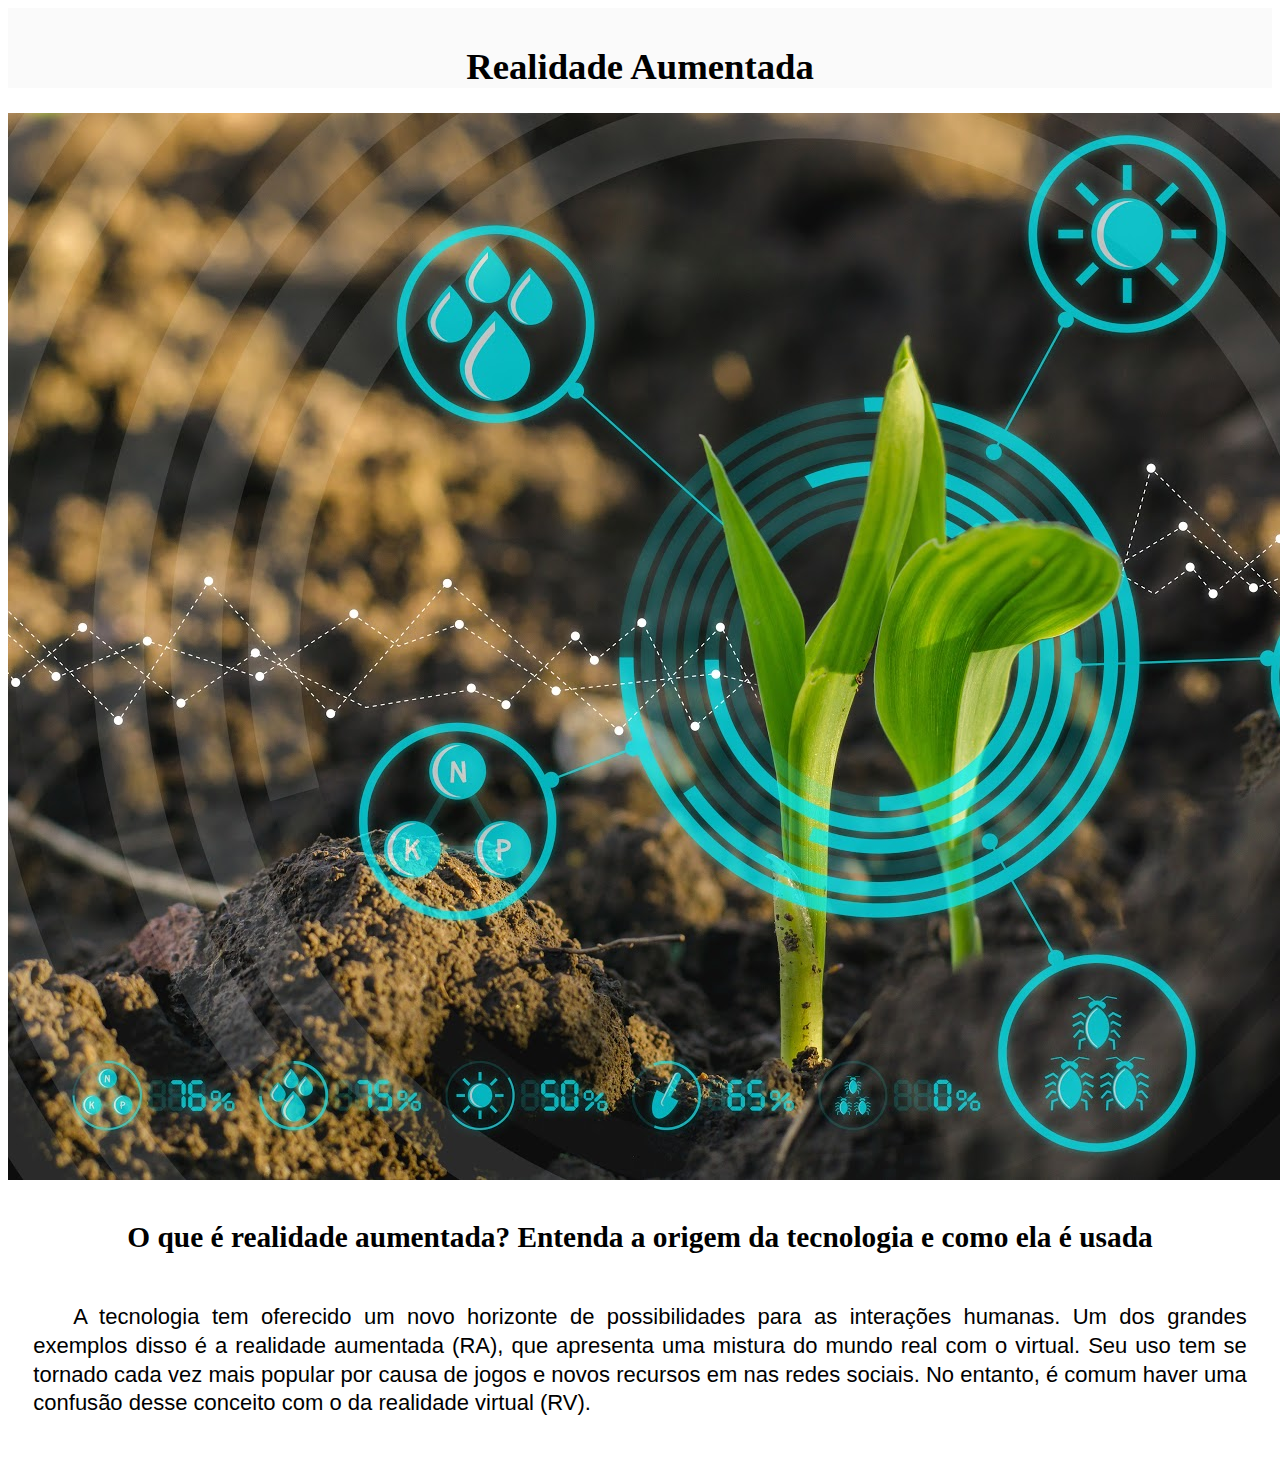
==== index.html @ 085678eb "Add files via upload" ====
<!DOCTYPE html>
<html lang="pt-br">
<head>
    <meta charset="UTF-8">
    <meta http-equiv="X-UA-Compatible" content="IE=edge">
    <meta name="viewport" content="width=device-width, initial-scale=1.0">
    <link rel="stylesheet" href="Css\estilo.css">
    <title>Realidade aumentada</title>
</head>
<header>
    <h1>Realidade Aumentada</h1>
</header>
<body>
    <img src="img\Planta realidade.jpg" alt="img\Planta realidade.jpg">
    <h2>O que é realidade aumentada? Entenda a origem da tecnologia e como ela é usada</h2>
    <p>A tecnologia tem oferecido um novo horizonte de possibilidades para as interações humanas. Um dos grandes exemplos disso é a realidade aumentada (RA), que apresenta uma mistura do mundo real com o virtual. Seu uso tem se tornado cada vez mais popular por causa de jogos e novos recursos em nas redes sociais.
     No entanto, é comum haver uma confusão desse conceito com o da realidade virtual (RV).</p>
</body>
</html>
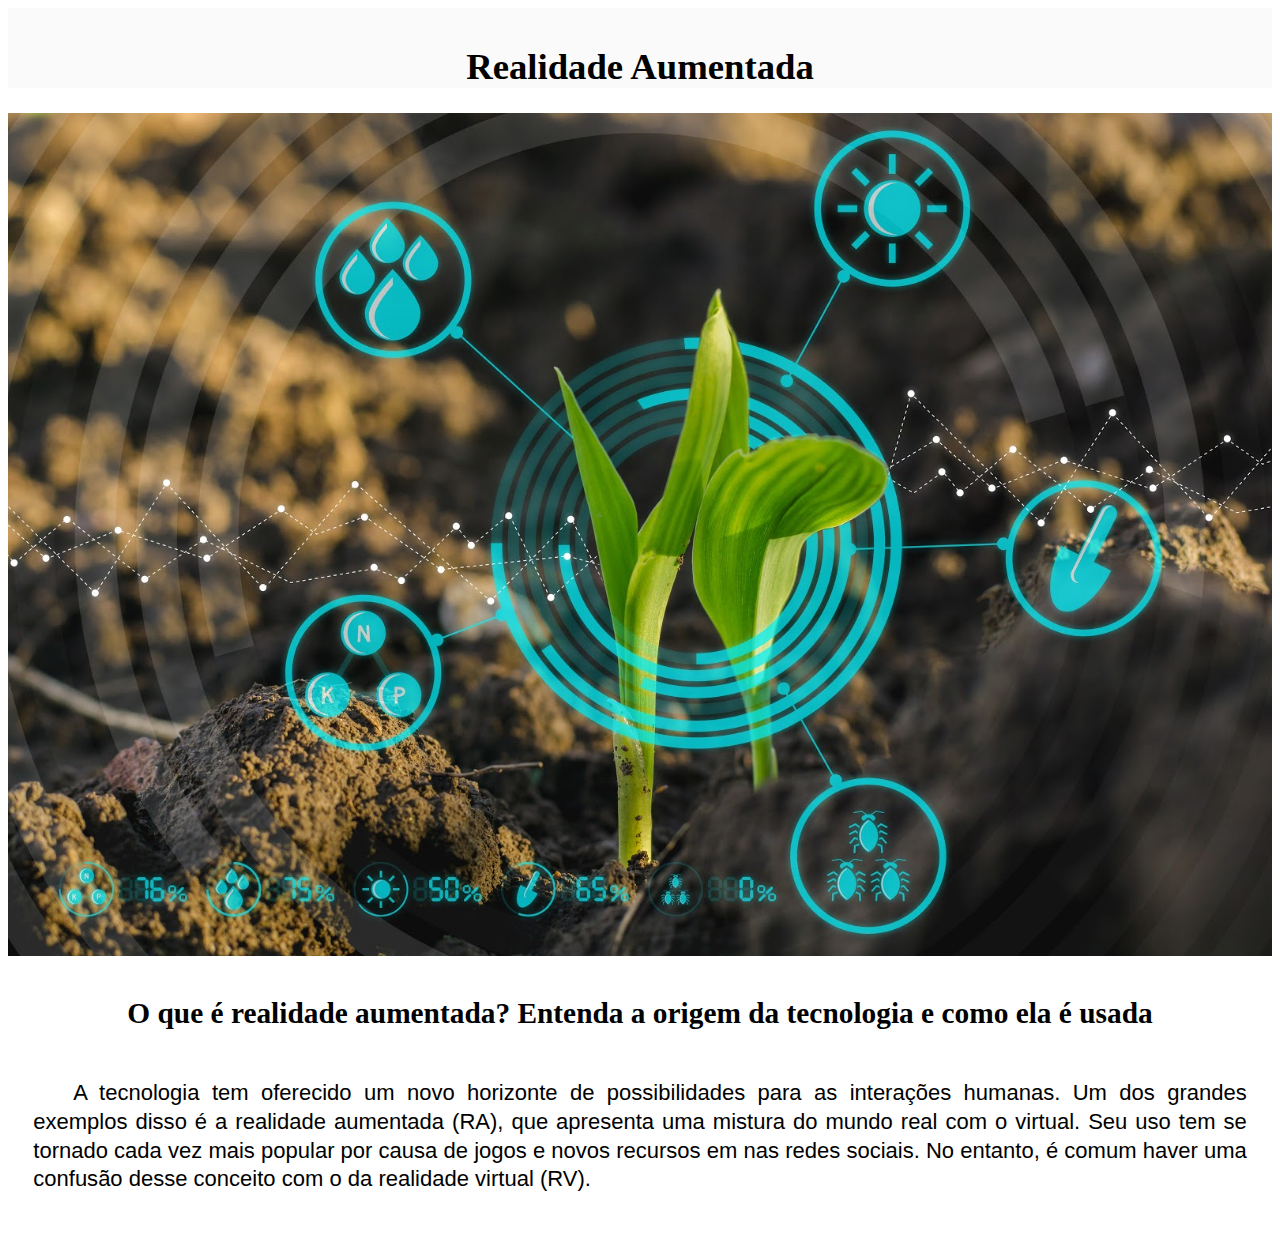
==== commit 9ae77961: "Add files via upload" ====
--- a/index.html
+++ b/index.html
@@ -15,5 +15,6 @@
     <h2>O que é realidade aumentada? Entenda a origem da tecnologia e como ela é usada</h2>
     <p>A tecnologia tem oferecido um novo horizonte de possibilidades para as interações humanas. Um dos grandes exemplos disso é a realidade aumentada (RA), que apresenta uma mistura do mundo real com o virtual. Seu uso tem se tornado cada vez mais popular por causa de jogos e novos recursos em nas redes sociais.
      No entanto, é comum haver uma confusão desse conceito com o da realidade virtual (RV).</p>
+    
 </body>
 </html>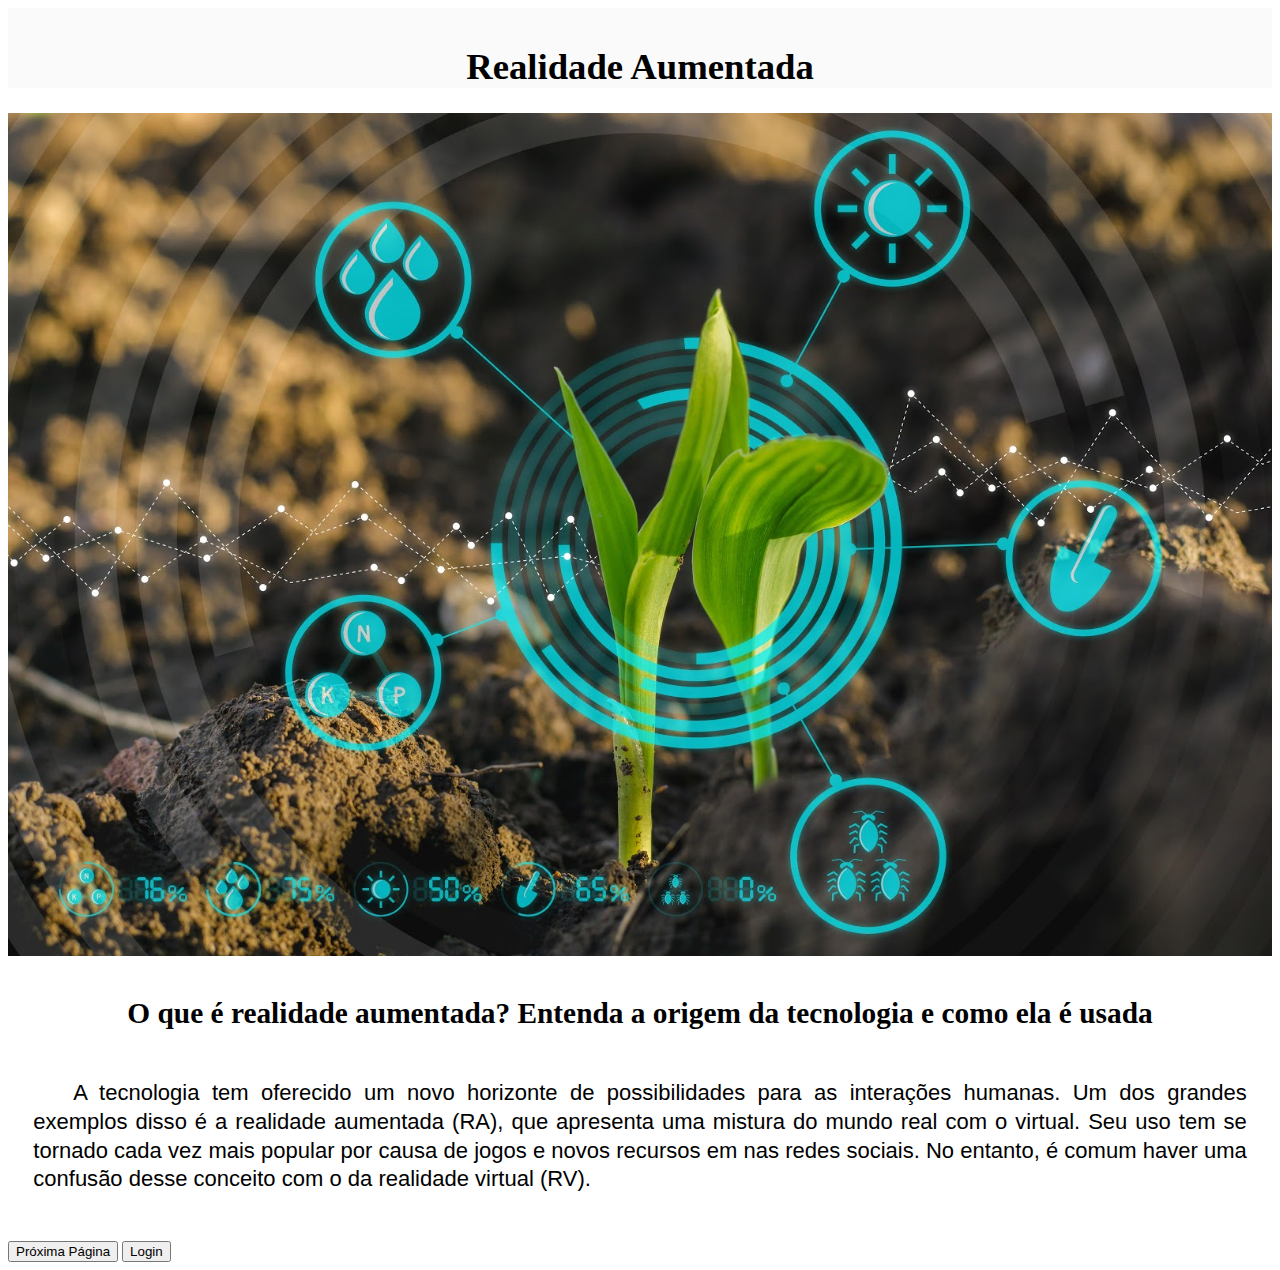
==== commit 6266ffb4: "Add files via upload" ====
--- a/index.html
+++ b/index.html
@@ -16,5 +16,8 @@
     <p>A tecnologia tem oferecido um novo horizonte de possibilidades para as interações humanas. Um dos grandes exemplos disso é a realidade aumentada (RA), que apresenta uma mistura do mundo real com o virtual. Seu uso tem se tornado cada vez mais popular por causa de jogos e novos recursos em nas redes sociais.
      No entanto, é comum haver uma confusão desse conceito com o da realidade virtual (RV).</p>
     
+     <button onclick="location.href='pag2.html'">Próxima Página</button>
+     <button onclick="location.href='login.html'">Login</button>
+    
 </body>
 </html>